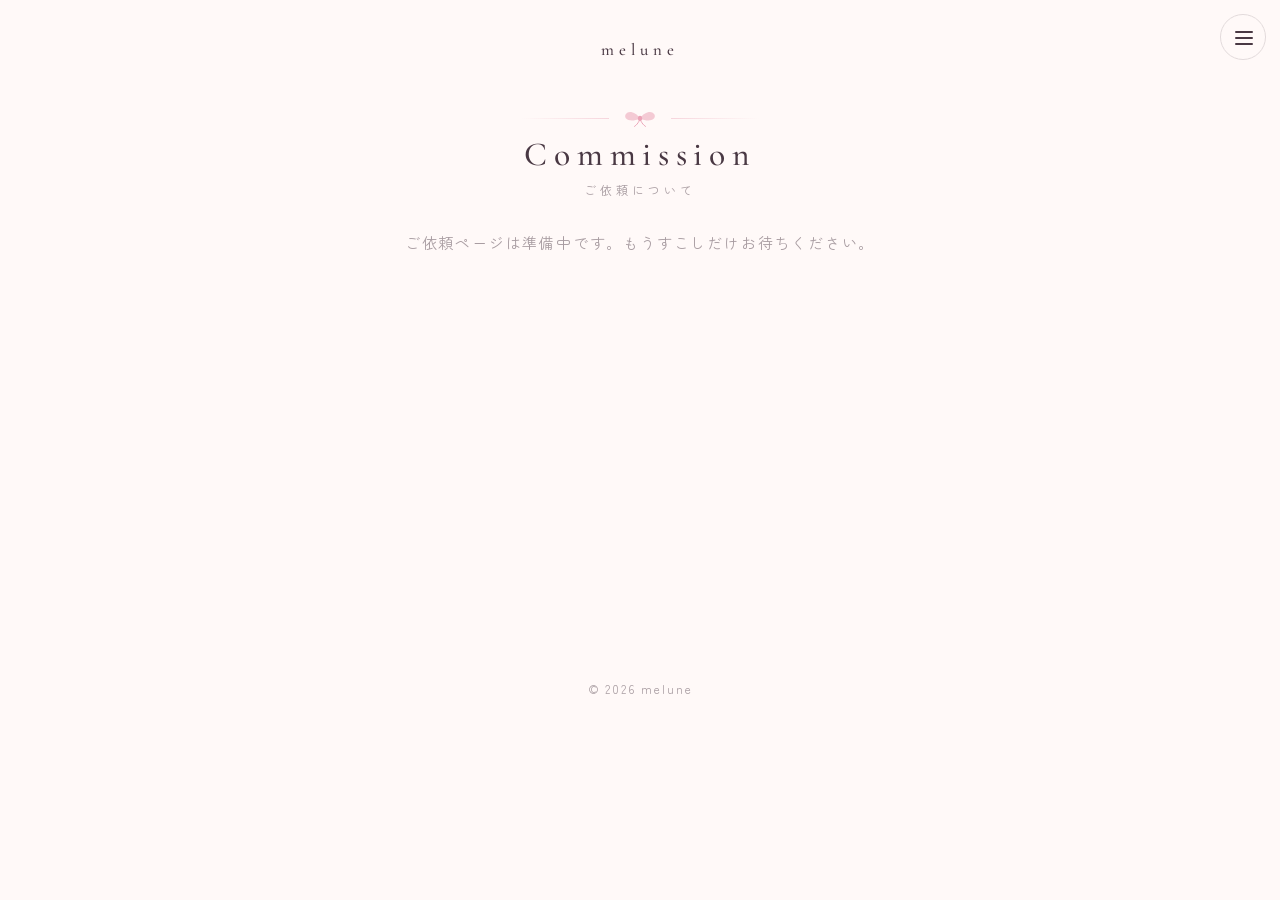
==== commission/index.html @ e5e5d4ea "Add files via upload" ====
<!doctype html>
<html lang="ja">
<head>
<meta charset="utf-8">
<meta name="viewport" content="width=device-width,initial-scale=1">
<title>Commission | melune</title>
<meta name="description" content="melune のイラストのご依頼について。">
<meta name="theme-color" content="#FFF9F8">
<meta name="robots" content="noai, noimageai">
<link rel="icon" href="../favicon.svg" type="image/svg+xml">
<link rel="preconnect" href="https://fonts.googleapis.com">
<link rel="preconnect" href="https://fonts.gstatic.com" crossorigin>
<link rel="stylesheet" href="https://fonts.googleapis.com/css2?family=Zen+Kaku+Gothic+New:wght@300;400;500;700&amp;family=Zen+Maru+Gothic:wght@300;400;500;700&amp;family=Shippori+Mincho:wght@400;500;700&amp;family=Cormorant+Garamond:ital,wght@0,300;0,400;0,500;0,700;1,300;1,400;1,500;1,700&amp;family=Dancing+Script:wght@400;500;700&amp;family=Yomogi&amp;family=DotGothic16&amp;display=swap">
<link rel="stylesheet" href="../assets/style.css">
</head>
<body>
<div id="melune-root" data-page="commission" data-base="../"></div>
<noscript><p style="padding:2em;text-align:center;color:#493843">このページを見るには JavaScript を有効にしてください。</p></noscript>
<script src="../data/site.js"></script>
<script src="../assets/site.js"></script>
</body>
</html>
---- assets/style.css ----
/* melune portfolio — site styles */
html,body{margin:0;padding:0}
body{background:#FFF9F8;color-scheme:light}
img{max-width:100%}
[hidden]{display:none!important}
/* Layout concept: full-bleed hero, round icon overlapping its lower edge, centered profile, two-column natural-ratio gallery. */
.site{
  --ink:#493843;--bg:#FFF9F8;--accent:#EBA4B7;
  --f-head:'Cormorant Garamond','Shippori Mincho','Hiragino Mincho ProN',serif;
  --f-body:'Zen Kaku Gothic New','Hiragino Kaku Gothic ProN','Yu Gothic',sans-serif;
  --fw-body:400;--fw-head:500;--fst:normal;
  --ink-2:color-mix(in srgb,var(--ink) 74%,var(--bg));
  --ink-3:color-mix(in srgb,var(--ink) 48%,var(--bg));
  --tint:color-mix(in srgb,var(--accent) 20%,var(--bg));
  --tint-2:color-mix(in srgb,var(--accent) 42%,var(--bg));
  --line:color-mix(in srgb,var(--ink) 16%,var(--bg));
  --icon:124px;--gap:clamp(8px,1.6vw,20px);
  position:relative;background:var(--bg);color:var(--ink);
  font-family:var(--f-body);font-weight:var(--fw-body);font-style:var(--fst);
  font-size:15px;line-height:1.9;letter-spacing:.04em;min-height:100vh;
  overflow-x:clip;-webkit-text-size-adjust:100%;text-size-adjust:100%;
}
.site *,.site *::before,.site *::after{box-sizing:border-box}
.site [hidden]{display:none!important}
.site h1,.site h2,.site h3,.site p,.site figure,.site ul{margin:0;padding:0}
.site a{color:inherit}
.site button{font:inherit;color:inherit;letter-spacing:inherit}
.site :focus-visible{outline:2px solid var(--accent);outline-offset:3px}
.site .pt{position:absolute;color:var(--accent);pointer-events:none;display:block}
.site .pt svg{width:100%;height:100%;display:block}

.site .hero{display:block;width:100%;line-height:0;position:relative}
.site .hero>img{display:block;width:100%;height:auto}
.site .hero-ph{aspect-ratio:21/9;min-height:190px;width:100%;position:relative;overflow:hidden;
  background:
   radial-gradient(70% 120% at 12% 20%,color-mix(in srgb,var(--accent) 40%,var(--bg)) 0,transparent 62%),
   radial-gradient(60% 110% at 88% 10%,color-mix(in srgb,#C9BAEA 48%,var(--bg)) 0,transparent 60%),
   radial-gradient(80% 90% at 55% 105%,color-mix(in srgb,#BFDDF2 42%,var(--bg)) 0,transparent 64%),
   var(--bg)}
.site .hero-ph .pt{color:#fff}

.site .profile{position:relative;z-index:1;text-align:center;padding:0 clamp(16px,5vw,40px) 8px;margin-top:calc(var(--icon) / -2)}
.site .petals{position:absolute;inset:calc(var(--icon) / 2) 0 0 0;pointer-events:none}
.site .icon-wrap{position:relative}
.site .icon{display:block;margin:0 auto;width:var(--icon);height:var(--icon);border-radius:50%;object-fit:cover;background:var(--tint);
  box-shadow:0 0 0 5px var(--bg),0 12px 32px color-mix(in srgb,var(--accent) 36%,transparent)}
.site .icon-ph{display:flex;align-items:center;justify-content:center;font-family:var(--f-head);font-weight:var(--fw-head);font-size:calc(var(--icon) * .42);color:var(--ink-3);text-transform:uppercase}
.site .name{font-family:var(--f-head);font-weight:var(--fw-head);font-size:clamp(1.8rem,1.2rem + 2.4vw,2.9rem);letter-spacing:.14em;line-height:1.25;margin-top:20px;overflow-wrap:anywhere}
.site .tagline{font-family:var(--f-head);font-weight:var(--fw-head);font-size:clamp(.92rem,.85rem + .3vw,1.08rem);letter-spacing:.2em;color:var(--ink-2);margin-top:8px;text-wrap:balance}
.site .orn{display:flex;align-items:center;justify-content:center;gap:14px;color:var(--accent);margin:20px auto}
.site .orn::before,.site .orn::after{content:"";height:1px;width:clamp(36px,12vw,88px)}
.site .orn::before{background:linear-gradient(90deg,transparent,var(--tint-2))}
.site .orn::after{background:linear-gradient(270deg,transparent,var(--tint-2))}
.site .orn svg{width:34px;height:17px;display:block}
.site .intro{max-width:34em;margin:0 auto;color:var(--ink-2);text-wrap:pretty;overflow-wrap:anywhere}
.site .tags{display:flex;flex-wrap:wrap;justify-content:center;gap:8px;margin-top:22px;list-style:none}
.site .tags li{font-size:12px;line-height:1.6;padding:3px 13px;border-radius:999px;background:var(--tint);color:var(--ink-2);letter-spacing:.08em}
.site .links{display:flex;flex-wrap:wrap;justify-content:center;gap:4px 22px;margin-top:16px}
.site .links a{font-size:13px;letter-spacing:.12em;text-decoration:underline;text-decoration-color:var(--accent);text-decoration-thickness:2px;text-underline-offset:6px}

.site .gallery{max-width:1080px;margin:0 auto;padding:clamp(44px,8vw,76px) clamp(12px,3vw,32px) 0}
.site .g-head{text-align:center}
.site .g-head .orn{margin:0 auto 6px}
.site .g-en{font-family:var(--f-head);font-weight:var(--fw-head);font-size:clamp(1.5rem,1.2rem + 1.2vw,2.1rem);letter-spacing:.2em;line-height:1.3}
.site .g-ja{font-size:12px;letter-spacing:.34em;color:var(--ink-3);margin-top:2px}
.site .filters{display:flex;flex-direction:column;align-items:center;gap:10px;margin:26px 0 clamp(18px,3vw,30px)}
.site .f-group{display:flex;flex-wrap:wrap;justify-content:center;align-items:center;gap:8px}
.site .f-label{font-size:11px;letter-spacing:.24em;color:var(--ink-3);margin-right:6px}
.site .f-main{display:flex;flex-wrap:wrap;justify-content:center;align-items:center;gap:8px}
.site .chip.more{display:inline-flex;align-items:center;gap:6px;border-style:dashed}
.site .chip.more .plus{display:inline-block;font-size:17px;line-height:1;transition:transform .25s}
.site .chip.more.is-open{background:var(--tint)}
.site .chip.more.is-open .plus{transform:rotate(45deg)}
.site .f-count{display:inline-flex;align-items:center;justify-content:center;min-width:18px;height:18px;padding:0 5px;border-radius:999px;background:var(--accent);color:var(--ink);font-size:11px;line-height:1}
.site .f-more{display:flex;flex-direction:column;align-items:center;gap:12px;width:100%;max-width:640px;padding:16px clamp(12px,3vw,24px);border-radius:20px;background:var(--tint)}
.site .f-more .chip{background:var(--bg)}
.site .f-more .chip:hover{background:var(--tint-2)}
.site .f-more .chip.is-on{background:var(--tint-2);border-color:transparent}
.site .f-clear{border:0;background:none;padding:2px 6px;cursor:pointer;font-size:12px;color:var(--ink-3);text-decoration:underline;text-underline-offset:4px;letter-spacing:.1em}
.site .chip{font-size:13px;letter-spacing:.12em;padding:5px 18px;border-radius:999px;border:1px solid var(--line);background:transparent;color:var(--ink-2);cursor:pointer;transition:background-color .2s,color .2s,border-color .2s}
.site .chip:hover{background:var(--tint)}
.site .chip.is-on{background:var(--tint-2);border-color:transparent;color:var(--ink)}
.site .cols{display:flex;gap:var(--gap);align-items:flex-start}
.site .col{flex:1 1 0;min-width:0;display:flex;flex-direction:column;gap:var(--gap)}
.site .work{display:block;position:relative;width:100%;margin:0;padding:0;border:0;background:none;line-height:0;cursor:zoom-in;text-align:left}
.site .work>img{display:block;width:100%;height:auto;transition:filter .25s}
.site .work .cap{position:absolute;left:0;right:0;bottom:0;padding:34px 14px 11px;line-height:1.5;font-family:var(--f-head);font-weight:var(--fw-head);font-size:.9rem;letter-spacing:.1em;color:#fff;
  background:linear-gradient(to top,color-mix(in srgb,var(--ink) 62%,transparent),transparent);opacity:0;transition:opacity .25s;pointer-events:none}
@media (hover:hover){.site .work:hover>img{filter:brightness(1.03) saturate(1.04)}.site .work:hover .cap,.site .work:focus-visible .cap{opacity:1}}
.site .ph{width:100%;position:relative;overflow:hidden;
  background:radial-gradient(90% 90% at 20% 15%,color-mix(in srgb,var(--accent) 30%,var(--bg)),transparent 70%),radial-gradient(90% 90% at 90% 100%,color-mix(in srgb,#C9BAEA 38%,var(--bg)),transparent 70%),var(--tint)}
.site .ph .pt{left:50%;top:50%;width:26px;height:26px;margin:-13px 0 0 -13px;color:#fff;opacity:.85}
.site .empty{text-align:center;color:var(--ink-3);margin-top:28px;letter-spacing:.12em}

.site .cta{max-width:660px;margin:clamp(56px,9vw,92px) auto 0;padding:0 clamp(16px,5vw,32px);text-align:center}
.site .cta-card{background:var(--tint);border-radius:28px;padding:clamp(28px,6vw,44px) clamp(20px,5vw,44px)}
.site .cta-en{font-family:var(--f-head);font-weight:var(--fw-head);font-size:clamp(1.3rem,1.1rem + .8vw,1.7rem);letter-spacing:.2em}
.site .cta-body{margin-top:10px;color:var(--ink-2);text-wrap:pretty;white-space:pre-line}
.site .btn{display:inline-block;margin-top:22px;padding:11px 32px;border-radius:999px;background:var(--accent);color:var(--ink);text-decoration:none;letter-spacing:.14em;font-size:14px;transition:transform .2s,box-shadow .2s}
.site .btn:hover{transform:translateY(-2px);box-shadow:0 10px 24px color-mix(in srgb,var(--accent) 45%,transparent)}
.site .foot{padding:clamp(48px,8vw,72px) 16px 40px;text-align:center;font-size:12px;color:var(--ink-3);letter-spacing:.16em}
.site .copy{user-select:none;-webkit-user-select:none}

.site .modal{position:fixed;inset:0;z-index:50;display:flex;align-items:center;justify-content:center;padding:clamp(8px,2vw,24px)}
.site .m-back{position:absolute;inset:0;background:color-mix(in srgb,var(--bg) 84%,transparent);-webkit-backdrop-filter:blur(14px);backdrop-filter:blur(14px)}
.site .m-card{position:relative;max-width:min(1000px,100%);max-height:100%;overflow:auto;background:var(--bg);border-radius:20px;padding:clamp(10px,2vw,18px) clamp(10px,2vw,18px) clamp(16px,3vw,26px);
  box-shadow:0 24px 70px color-mix(in srgb,var(--ink) 22%,transparent)}
.site .m-img{display:flex;justify-content:center;line-height:0}
.site .m-img img{display:block;max-width:100%;max-height:calc(100vh - 220px);width:auto;height:auto}
.site .m-cap{text-align:center;padding:16px 8px 0;max-width:42em;margin:0 auto}
.site .m-meta{display:flex;flex-wrap:wrap;justify-content:center;gap:6px}
.site .m-cat{display:inline-block;font-size:11px;letter-spacing:.14em;padding:1px 12px;border-radius:999px;background:var(--tint);color:var(--ink-2)}
.site .m-title{font-family:var(--f-head);font-weight:var(--fw-head);font-size:clamp(1.1rem,1rem + .6vw,1.4rem);letter-spacing:.12em;line-height:1.5;margin-top:8px;overflow-wrap:anywhere}
.site .m-desc{margin-top:8px;color:var(--ink-2);white-space:pre-line;text-wrap:pretty;overflow-wrap:anywhere}
.site .m-x,.site .m-nav{position:absolute;display:flex;align-items:center;justify-content:center;width:40px;height:40px;border-radius:50%;border:0;padding:0;cursor:pointer;
  background:color-mix(in srgb,var(--bg) 88%,transparent);color:var(--ink);font-size:22px;line-height:1;box-shadow:0 4px 16px color-mix(in srgb,var(--ink) 16%,transparent);transition:background-color .2s}
.site .m-x:hover,.site .m-nav:hover{background:var(--tint-2)}
.site .m-x{top:10px;right:10px;z-index:2}
.site .m-nav{top:50%;margin-top:-20px;z-index:2}
.site .m-nav.prev{left:clamp(6px,2vw,22px)}
.site .m-nav.next{right:clamp(6px,2vw,22px)}

@media (max-width:640px){
  .site{--icon:88px;font-size:14px;line-height:1.85}
  .site .name{letter-spacing:.1em;margin-top:16px}
  .site .tagline{letter-spacing:.14em}
  .site .petals .pt:nth-child(n+4){display:none}
  .site .hero-ph{aspect-ratio:16/9}
  .site .chip{font-size:12px;padding:4px 14px}
  .site .f-label{width:100%;text-align:center;margin:0}
  .site .m-x,.site .m-nav{width:36px;height:36px;font-size:20px}
  .site .m-img img{max-height:calc(100vh - 200px)}
  .site .m-card{border-radius:16px}
}
@media (prefers-reduced-motion:reduce){.site *{transition:none!important}}

/* image protection (optional) */
.site.nosave img{-webkit-user-drag:none;-webkit-touch-callout:none;-webkit-user-select:none;user-select:none}
.site.nosave .work>img,.site.nosave .m-img img,.site.nosave .hero>img,.site.nosave .icon{pointer-events:none}

/* hamburger menu */
.site .mb{position:fixed;top:14px;right:14px;z-index:40;width:46px;height:46px;padding:0;border-radius:50%;border:1px solid var(--line);background:color-mix(in srgb,var(--bg) 80%,transparent);-webkit-backdrop-filter:blur(8px);backdrop-filter:blur(8px);color:var(--ink);cursor:pointer;display:block;transition:background .2s,border-color .2s,transform .2s}
.site .mb:hover{background:var(--tint);border-color:var(--tint-2)}
.site .mb:focus-visible,.site .mn-i:focus-visible{outline:2px solid var(--accent);outline-offset:3px}
.site .mb-l{position:absolute;left:14px;width:18px;height:1.5px;border-radius:2px;background:currentColor;transition:transform .28s,opacity .2s,top .28s}
.site .mb-l:nth-child(1){top:16px}.site .mb-l:nth-child(2){top:22px}.site .mb-l:nth-child(3){top:28px}
.site .mb.is-open .mb-l:nth-child(1){top:22px;transform:rotate(45deg)}
.site .mb.is-open .mb-l:nth-child(2){opacity:0}
.site .mb.is-open .mb-l:nth-child(3){top:22px;transform:rotate(-45deg)}
.site .mn{position:fixed;inset:0;z-index:39;display:flex;align-items:center;justify-content:center;opacity:0;transition:opacity .24s}
.site .mn.is-show{opacity:1}
.site .mn-back{position:absolute;inset:0;background:color-mix(in srgb,var(--bg) 95%,transparent);-webkit-backdrop-filter:blur(12px);backdrop-filter:blur(12px)}
.site .mn-in{position:relative;text-align:center;padding:24px}
.site .mn-in .orn{margin:0 auto 22px}
.site .mn-list{list-style:none;display:flex;flex-direction:column;gap:clamp(14px,3.4vw,22px);align-items:center}
.site .mn-i{display:inline-block;font-family:var(--f-head);font-weight:var(--fw-head);font-size:clamp(1.5rem,1.1rem + 2vw,2.1rem);letter-spacing:.24em;text-indent:.24em;text-decoration:none;color:var(--ink);padding:4px 6px;border-bottom:1px solid transparent;transition:border-color .2s,color .2s,transform .3s,opacity .3s;opacity:0;transform:translateY(8px)}
.site .mn.is-show .mn-i{opacity:1;transform:none}
.site .mn.is-show li:nth-child(2) .mn-i{transition-delay:.04s}.site .mn.is-show li:nth-child(3) .mn-i{transition-delay:.08s}
.site a.mn-i:hover{border-bottom-color:var(--accent)}
.site .mn-i.is-soon{opacity:.5!important;cursor:default}
.site .mn-i small{display:block;font-family:var(--f-body);font-size:.7rem;letter-spacing:.12em;text-indent:0;margin-top:-2px}
@media (max-width:600px){.site .mb{top:10px;right:10px;width:42px;height:42px}.site .mb-l{left:12px}.site .mb-l:nth-child(1){top:14px}.site .mb-l:nth-child(2){top:20px}.site .mb-l:nth-child(3){top:26px}.site .mb.is-open .mb-l:nth-child(1),.site .mb.is-open .mb-l:nth-child(3){top:20px}}
html{scroll-behavior:auto}

/* top page strip + gallery page */
.site{--strip-h:clamp(150px,19vw,210px)}
.site .strip{display:flex;gap:var(--gap);overflow-x:auto;scroll-snap-type:x proximity;padding:2px 2px 10px;scrollbar-width:thin;scrollbar-color:var(--tint-2) transparent;-webkit-overflow-scrolling:touch}
.site .strip::before,.site .strip::after{content:'';margin:auto}
.site .strip .work{flex:0 0 auto;width:auto;scroll-snap-align:start}
.site .strip .work>img{height:var(--strip-h);width:auto;max-width:none}
.site .strip .ph{flex:0 0 auto;width:auto;height:var(--strip-h)}
@media (min-width:720px){
  .site{--strip-h:clamp(200px,24vw,300px)}
  .site .strip{overflow:visible;justify-content:center;padding:0}
  .site .strip::before,.site .strip::after{display:none}
  .site .strip .work,.site .strip .ph{flex:var(--r,.75) 1 0;min-width:0;width:auto;max-width:calc(var(--r,.75) * var(--strip-h))}
  .site .strip .work>img{width:100%;height:auto;max-width:100%}
  .site .strip .ph{height:auto}
}
.site .more-wrap{text-align:center;margin-top:clamp(14px,3vw,22px)}
.site .more-wrap .btn{margin-top:0}
.site .gh{text-align:center;padding:clamp(22px,4vw,34px) 64px 0}
.site .gh-name{font-family:var(--f-head);font-weight:var(--fw-head);font-size:1.05rem;letter-spacing:.3em;text-indent:.3em;text-decoration:none;color:var(--ink)}
.site .gp{padding-top:clamp(28px,5vw,44px);min-height:60vh}
.site .search{position:relative;max-width:420px;margin:22px auto 0}
.site .s-in{display:block;width:100%;font:inherit;font-size:14px;letter-spacing:.06em;color:var(--ink);background:color-mix(in srgb,var(--bg) 60%,#fff);border:1px solid var(--line);border-radius:999px;padding:10px 40px 10px 42px;outline:none;transition:border-color .2s,box-shadow .2s;-webkit-appearance:none;appearance:none}
.site .s-in::placeholder{color:var(--ink-3)}
.site .s-in:focus{border-color:var(--accent);box-shadow:0 0 0 3px color-mix(in srgb,var(--accent) 28%,transparent)}
.site .s-in::-webkit-search-cancel-button,.site .s-in::-webkit-search-decoration{-webkit-appearance:none;display:none}
.site .s-ico{position:absolute;left:16px;top:50%;width:16px;height:16px;margin-top:-8px;color:var(--ink-3);pointer-events:none}
.site .s-x{position:absolute;right:8px;top:50%;margin-top:-14px;width:28px;height:28px;padding:0;border:0;border-radius:50%;background:none;color:var(--ink-3);cursor:pointer;font-size:18px;line-height:1}
.site .s-x:hover{background:var(--tint)}
.site .f-result{text-align:right;font-size:12px;letter-spacing:.12em;color:var(--ink-3);margin:-6px 2px 10px}
.site .m-no{font-size:11px;letter-spacing:.2em;color:var(--ink-3);margin-bottom:6px}
.site .work .cap .no{display:block;font-family:var(--f-body);font-size:.66rem;letter-spacing:.18em;opacity:.92}
@media (max-width:600px){.site .s-in{font-size:16px}}
.site .strip{margin-top:26px}

/* commission page */
.site .cm{max-width:760px}
.site .cm-intro{max-width:34em;margin:22px auto 0;text-align:center;color:var(--ink-2);white-space:pre-line;text-wrap:pretty;overflow-wrap:anywhere}
.site .cm-sec{margin-top:clamp(36px,7vw,56px)}
.site .g-en.sm{font-size:clamp(1.2rem,1.05rem + .6vw,1.5rem)}
.site .cm-plans{display:flex;flex-direction:column;gap:clamp(16px,3vw,24px);margin-top:20px}
.site .cm-plan{background:var(--tint);border-radius:28px;padding:clamp(18px,5vw,34px);display:flex;flex-direction:column;gap:16px}
.site .cm-ph{display:flex;flex-wrap:wrap;align-items:baseline;justify-content:space-between;gap:6px 16px}
.site .cm-pn{font-family:var(--f-head);font-weight:var(--fw-head);font-size:clamp(1.15rem,1rem + .6vw,1.45rem);letter-spacing:.14em;line-height:1.5}
.site .cm-price{font-size:15px;letter-spacing:.1em;background:var(--accent);color:var(--ink);padding:2px 16px;border-radius:999px;line-height:1.8}
.site .cm-desc,.site .cm-body{white-space:pre-line;color:var(--ink-2);text-wrap:pretty;overflow-wrap:anywhere}
.site .cm-imgs{display:grid;grid-template-columns:repeat(2,minmax(0,1fr));gap:var(--gap);align-items:start}
.site .cm-imgs.one{grid-template-columns:minmax(0,1fr);max-width:620px;margin:0 auto;width:100%}
.site .cm-plan.is-image .cm-imgs.one{max-width:none}
.site .cm-imgs .work .cap{display:none}
.site .cm-block{margin-top:clamp(36px,7vw,56px)}
.site .cm-h{font-family:var(--f-head);font-weight:var(--fw-head);font-size:clamp(1.15rem,1rem + .6vw,1.4rem);letter-spacing:.14em;line-height:1.5;padding-bottom:8px;border-bottom:2px solid var(--accent);margin-bottom:14px}
.site .cm-block .cm-imgs{margin-top:16px}
.site .cm-apply{margin-top:clamp(36px,7vw,56px)}
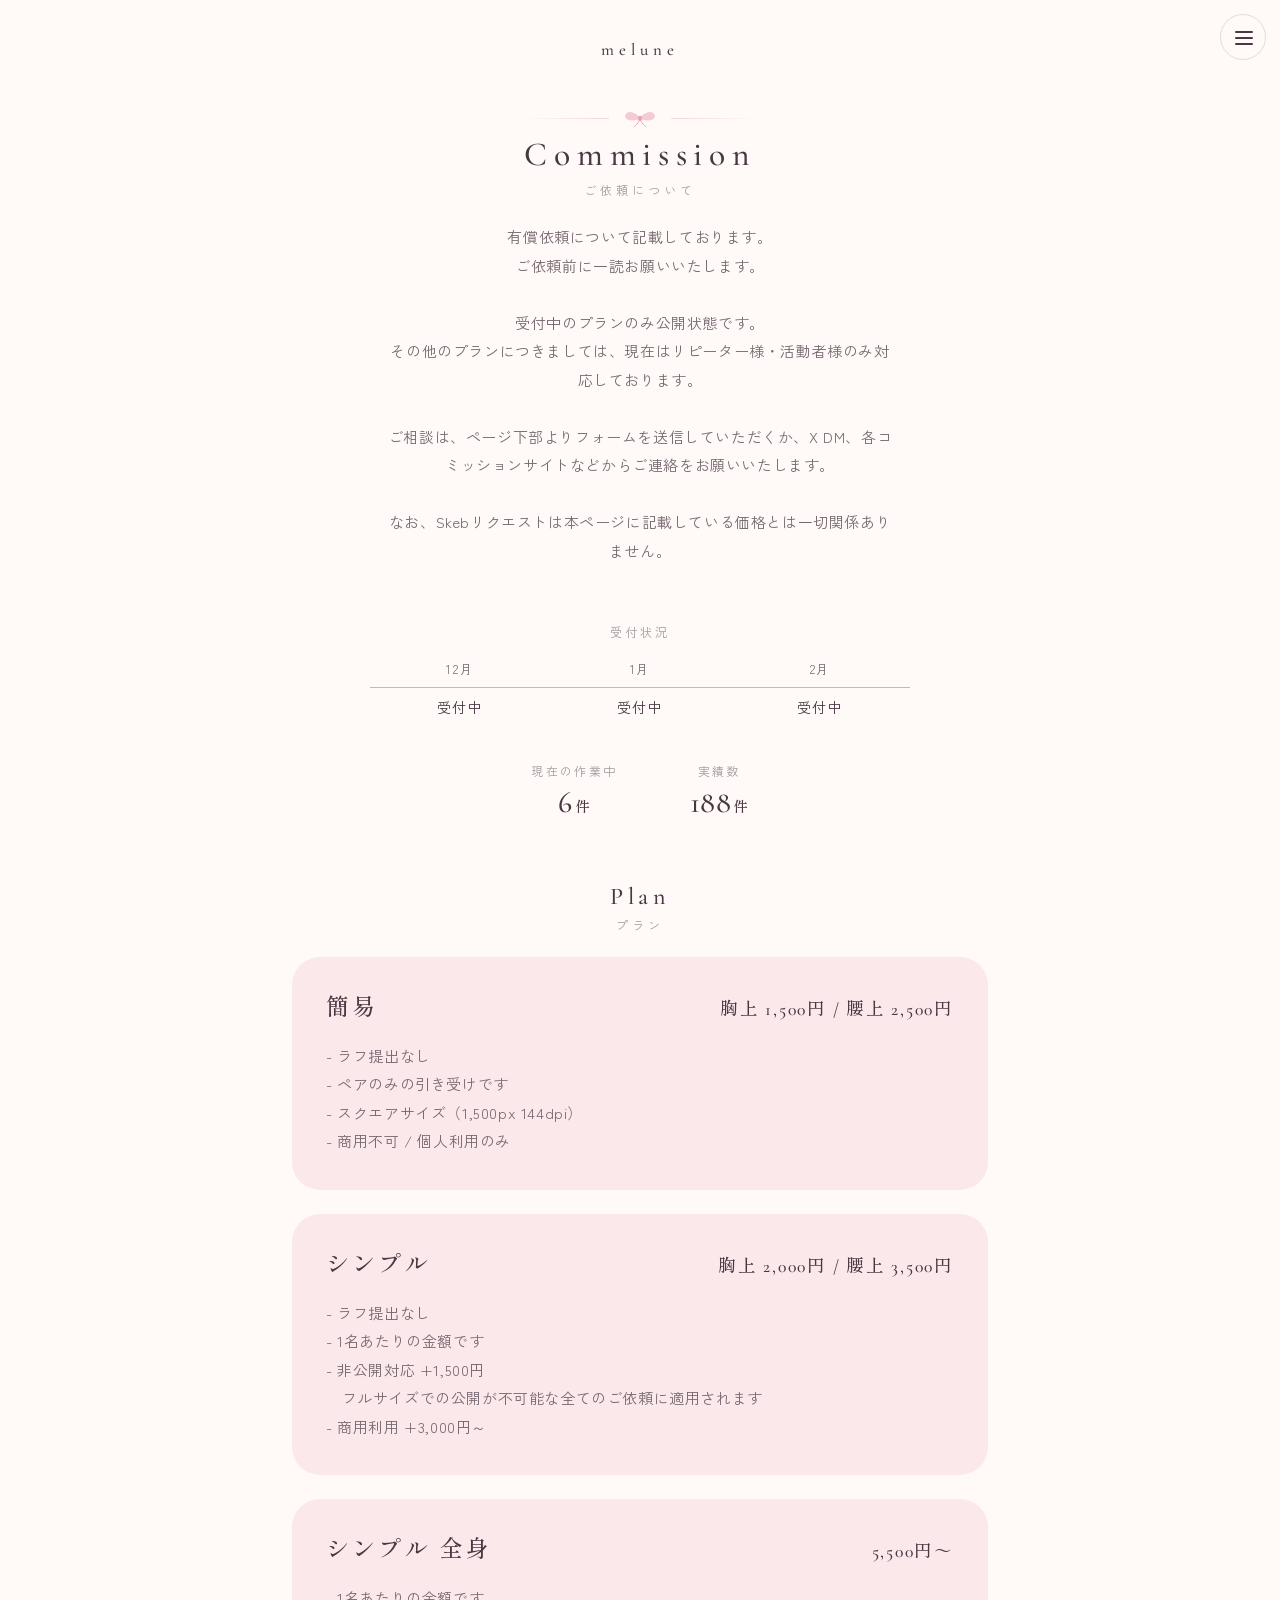
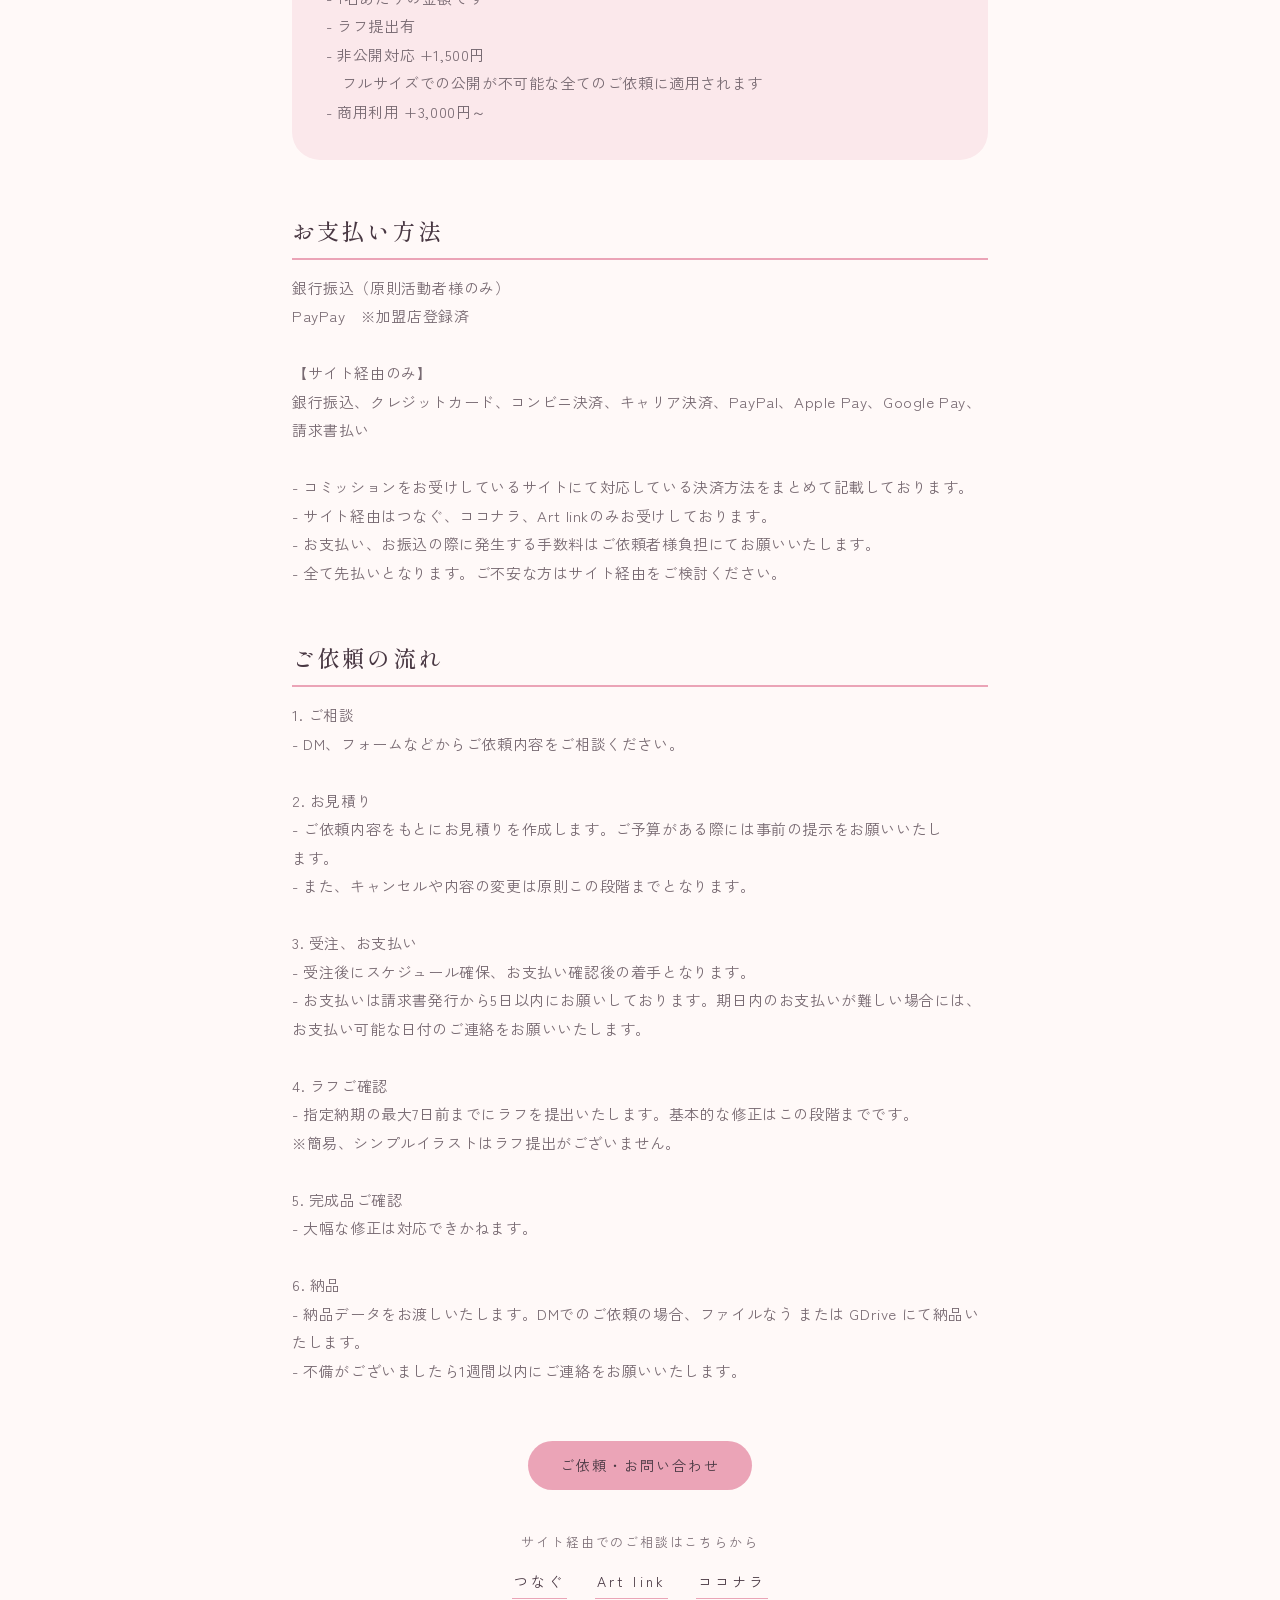
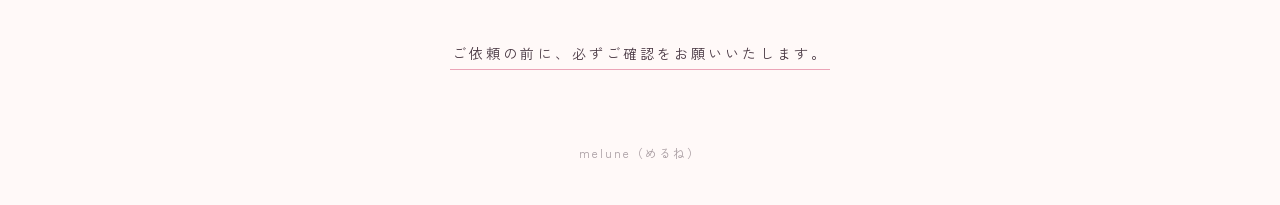
==== commit 1a2e7c92: "Add favicon and apple-touch-icon links Added favicon and apple-touch-icon links to the head section." ====
--- a/commission/index.html
+++ b/commission/index.html
@@ -7,7 +7,8 @@
 <meta name="description" content="melune のイラストのご依頼について。">
 <meta name="theme-color" content="#FFF9F8">
 <meta name="robots" content="noai, noimageai">
-<link rel="icon" href="../favicon.svg" type="image/svg+xml">
+<link rel="icon" href="../favicon.png" type="image/png" sizes="256x256">
+<link rel="apple-touch-icon" href="../apple-touch-icon.png">
 <link rel="preconnect" href="https://fonts.googleapis.com">
 <link rel="preconnect" href="https://fonts.gstatic.com" crossorigin>
 <link rel="stylesheet" href="https://fonts.googleapis.com/css2?family=Zen+Kaku+Gothic+New:wght@300;400;500;700&amp;family=Zen+Maru+Gothic:wght@300;400;500;700&amp;family=Shippori+Mincho:wght@400;500;700&amp;family=Cormorant+Garamond:ital,wght@0,300;0,400;0,500;0,700;1,300;1,400;1,500;1,700&amp;family=Dancing+Script:wght@400;500;700&amp;family=Yomogi&amp;family=DotGothic16&amp;display=swap">
--- a/assets/style.css
+++ b/assets/style.css
@@ -1,4 +1,3 @@
-/* melune portfolio — site styles */
 html,body{margin:0;padding:0}
 body{background:#FFF9F8;color-scheme:light}
 img{max-width:100%}
@@ -205,7 +204,7 @@
 .site .cm-plan{background:var(--tint);border-radius:28px;padding:clamp(18px,5vw,34px);display:flex;flex-direction:column;gap:16px}
 .site .cm-ph{display:flex;flex-wrap:wrap;align-items:baseline;justify-content:space-between;gap:6px 16px}
 .site .cm-pn{font-family:var(--f-head);font-weight:var(--fw-head);font-size:clamp(1.15rem,1rem + .6vw,1.45rem);letter-spacing:.14em;line-height:1.5}
-.site .cm-price{font-size:15px;letter-spacing:.1em;background:var(--accent);color:var(--ink);padding:2px 16px;border-radius:999px;line-height:1.8}
+.site .cm-price{font-family:var(--f-head);font-weight:var(--fw-head);font-size:1.1rem;letter-spacing:.1em;color:var(--ink);line-height:1.5}
 .site .cm-desc,.site .cm-body{white-space:pre-line;color:var(--ink-2);text-wrap:pretty;overflow-wrap:anywhere}
 .site .cm-imgs{display:grid;grid-template-columns:repeat(2,minmax(0,1fr));gap:var(--gap);align-items:start}
 .site .cm-imgs.one{grid-template-columns:minmax(0,1fr);max-width:620px;margin:0 auto;width:100%}
@@ -215,3 +214,75 @@
 .site .cm-h{font-family:var(--f-head);font-weight:var(--fw-head);font-size:clamp(1.15rem,1rem + .6vw,1.4rem);letter-spacing:.14em;line-height:1.5;padding-bottom:8px;border-bottom:2px solid var(--accent);margin-bottom:14px}
 .site .cm-block .cm-imgs{margin-top:16px}
 .site .cm-apply{margin-top:clamp(36px,7vw,56px)}
+
+/* variants (multiple images per work) */
+.site .vb{position:absolute;top:8px;right:8px;display:inline-flex;align-items:center;gap:4px;font-family:var(--f-body);font-size:11px;letter-spacing:.06em;line-height:1.6;padding:1px 9px 1px 7px;border-radius:999px;background:color-mix(in srgb,var(--bg) 82%,transparent);color:var(--ink);pointer-events:none}
+.site .m-vars{display:flex;flex-wrap:wrap;justify-content:center;gap:8px;padding:12px 8px 0}
+.site .m-var{width:54px;height:54px;padding:0;border:2px solid transparent;border-radius:10px;overflow:hidden;background:var(--tint);cursor:pointer;line-height:0;opacity:.68;transition:opacity .2s,border-color .2s}
+.site .m-var:hover{opacity:1}
+.site .m-var.is-on{border-color:var(--accent);opacity:1}
+.site .m-var img{display:block;width:100%;height:100%;object-fit:cover}
+.site .m-card.has-vars .m-img img{max-height:calc(100vh - 300px)}
+.site.nosave .m-var img{pointer-events:none}
+@media (max-width:600px){.site .m-card.has-vars .m-img img{max-height:calc(100vh - 280px)}.site .m-var{width:46px;height:46px}}
+
+/* top page: arrow at the end of the strip */
+.site .strip-next{flex:0 0 auto;align-self:center;display:grid;place-items:center;width:46px;height:46px;border-radius:50%;border:1px solid var(--line);background:color-mix(in srgb,var(--bg) 80%,transparent);color:var(--ink);text-decoration:none;transition:background .2s,border-color .2s,transform .2s;margin:0 4px 0 2px}
+.site .strip-next:hover{background:var(--tint);border-color:var(--tint-2);transform:translateX(3px)}
+.site .strip-next:focus-visible{outline:2px solid var(--accent);outline-offset:3px}
+
+/* schedule / status / form */
+.sr-only{position:absolute!important;width:1px;height:1px;padding:0;margin:-1px;overflow:hidden;clip:rect(0,0,0,0);white-space:nowrap;border:0}
+.site .cta-more{margin-top:20px}
+.site .tlink{display:inline-flex;align-items:center;gap:6px;font-size:14px;letter-spacing:.22em;text-decoration:none;color:var(--ink);padding:0 2px 3px;border-bottom:1px solid var(--accent);transition:gap .2s,border-color .2s}
+.site .tlink:hover{gap:11px;border-bottom-color:var(--ink)}
+.site .tlink:focus-visible{outline:2px solid var(--accent);outline-offset:4px}
+.site .tlink svg{width:13px;height:13px;flex:none}
+.site .sc{margin-top:22px}
+.site .sc-l{font-size:12px;letter-spacing:.24em;color:var(--ink-3);margin-bottom:8px}
+.site .sc-t{border-collapse:collapse;table-layout:fixed;width:min(100%,380px);margin:0 auto}
+.site .sc-t th{font-weight:var(--fw-body);font-size:12px;letter-spacing:.14em;color:var(--ink-2);padding:6px 6px;border-bottom:1px solid color-mix(in srgb,var(--ink) 18%,transparent)}
+.site .sc-t td{text-align:center;padding:10px 4px 2px;font-family:var(--f-head);font-size:1.35rem;line-height:1.4}
+.site .sc-t.words{width:min(100%,540px)}
+.site .sc-t.words td{font-family:var(--f-body);font-size:14px;letter-spacing:.08em}
+.site .sc-t td[data-m="x"]{color:var(--ink-3)}
+.site .sc-none{color:var(--ink-3)}
+.site .cm-sched{text-align:center}
+.site .cm-sched .sc{margin-top:0}
+.site .cm-stats{display:flex;justify-content:center;gap:clamp(28px,9vw,72px);margin-top:clamp(28px,6vw,40px)}
+.site .cm-stat{text-align:center}
+.site .cm-sl{display:block;font-size:12px;letter-spacing:.2em;color:var(--ink-3)}
+.site .cm-sn{display:block;font-family:var(--f-head);font-weight:var(--fw-head);font-size:1.9rem;line-height:1.4}
+.site .cm-sn b{font-weight:inherit}
+.site .cm-sn small{font-size:.9rem;letter-spacing:.1em;margin-left:2px}
+.site .cm-pr{display:flex;flex-direction:column;align-items:flex-end}
+.site .cm-busy{font-size:12px;letter-spacing:.1em;color:var(--ink-3)}
+.site button.btn{border:0;cursor:pointer;font-size:14px}
+.site .fm{position:fixed;inset:0;z-index:60;display:flex;align-items:center;justify-content:center;padding:clamp(8px,2vw,24px)}
+.site .fm-back{position:absolute;inset:0;background:color-mix(in srgb,var(--ink) 42%,transparent);-webkit-backdrop-filter:blur(4px);backdrop-filter:blur(4px)}
+.site .fm-card{position:relative;width:min(560px,100%);max-height:100%;overflow:auto;background:var(--bg);border-radius:22px;padding:clamp(22px,5vw,36px)}
+.site .fm-x{top:10px;right:10px}
+.site .fm-h{font-family:var(--f-head);font-weight:var(--fw-head);font-size:clamp(1.2rem,1.05rem + .6vw,1.5rem);letter-spacing:.14em;text-align:center}
+.site .fm-note{text-align:center;color:var(--ink-2);font-size:13px;margin-top:6px;text-wrap:pretty}
+.site .fm-form{margin-top:20px;display:flex;flex-direction:column;gap:14px}
+.site .fm-f{display:flex;flex-direction:column;gap:5px}
+.site .fm-l{font-size:12px;letter-spacing:.1em;color:var(--ink-2)}
+.site .fm-l em{font-style:normal;font-size:11px;color:var(--ink-3);margin-left:8px}
+.site .fm-f input,.site .fm-f select,.site .fm-f textarea{display:block;width:100%;font:inherit;font-size:15px;color:var(--ink);background:color-mix(in srgb,var(--bg) 55%,#fff);border:1px solid var(--line);border-radius:12px;padding:10px 12px;outline:none;transition:border-color .2s,box-shadow .2s}
+.site .fm-f textarea{resize:vertical;line-height:1.7}
+.site .fm-f input:focus,.site .fm-f select:focus,.site .fm-f textarea:focus{border-color:var(--accent);box-shadow:0 0 0 3px color-mix(in srgb,var(--accent) 28%,transparent)}
+.site .fm-chk{display:flex;gap:10px;align-items:flex-start;font-size:13px;color:var(--ink-2);cursor:pointer}
+.site .fm-chk input{margin-top:5px;accent-color:var(--accent)}
+.site .fm-hp{position:absolute!important;left:-9999px;width:1px;height:1px;opacity:0}
+.site .fm-msg{font-size:13px;text-align:center;color:var(--ink-2);text-wrap:pretty}
+.site .fm-msg.err{color:#b4415a}
+.site .fm-actions{text-align:center}
+.site .fm-actions .btn{margin-top:2px}
+.site .fm-send:disabled{opacity:.6;cursor:default}
+.site .fm-done{text-align:center;padding:16px 0 4px}
+.site .fm-done p{color:var(--ink-2);text-wrap:pretty}
+@media (max-width:600px){.site .fm-f input,.site .fm-f select,.site .fm-f textarea{font-size:16px}}
+
+.site .cm-sites{margin-top:clamp(28px,5vw,40px);text-align:center}.site .cm-sl2{font-size:13px;letter-spacing:.14em;opacity:.7;margin:0 0 14px}.site .cm-sk{display:flex;flex-wrap:wrap;justify-content:center;gap:14px 28px;margin:0}
+
+.site .cm-gl{text-align:center;margin:clamp(28px,5vw,40px) 0 0}
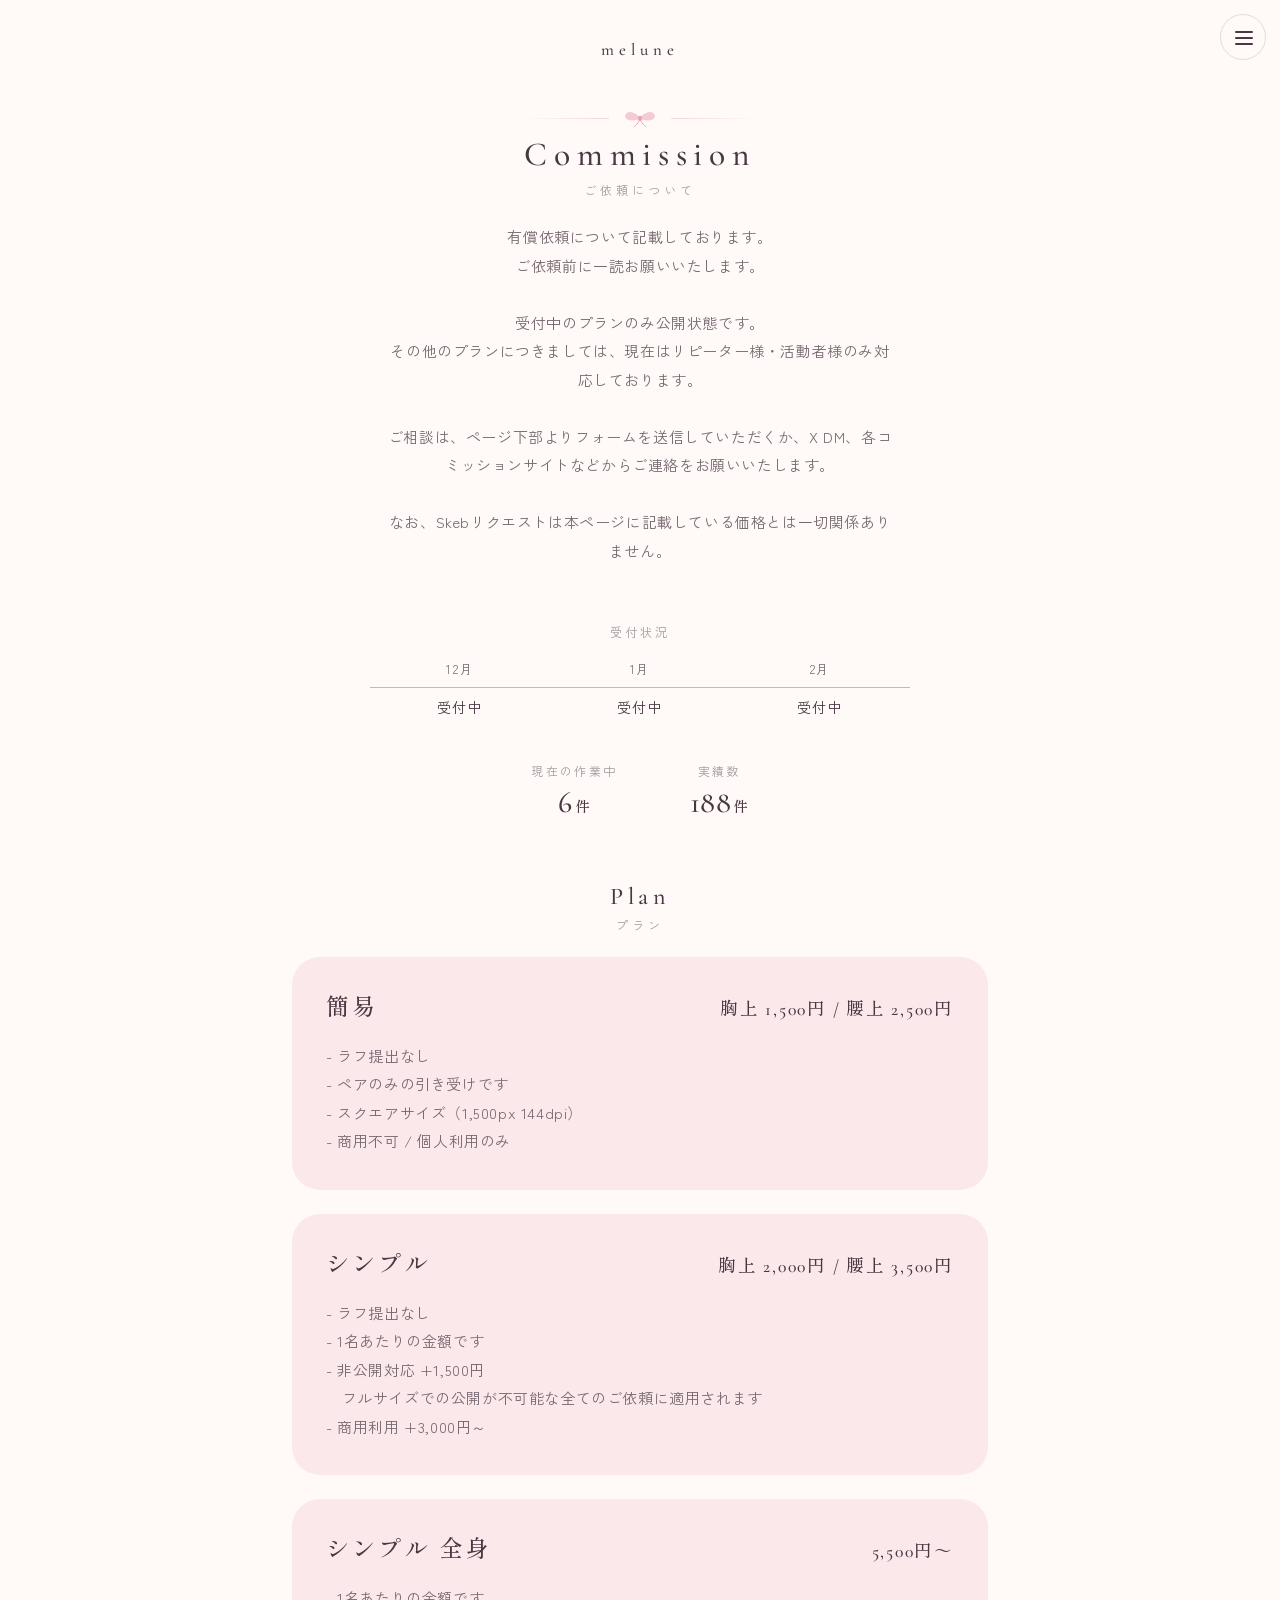
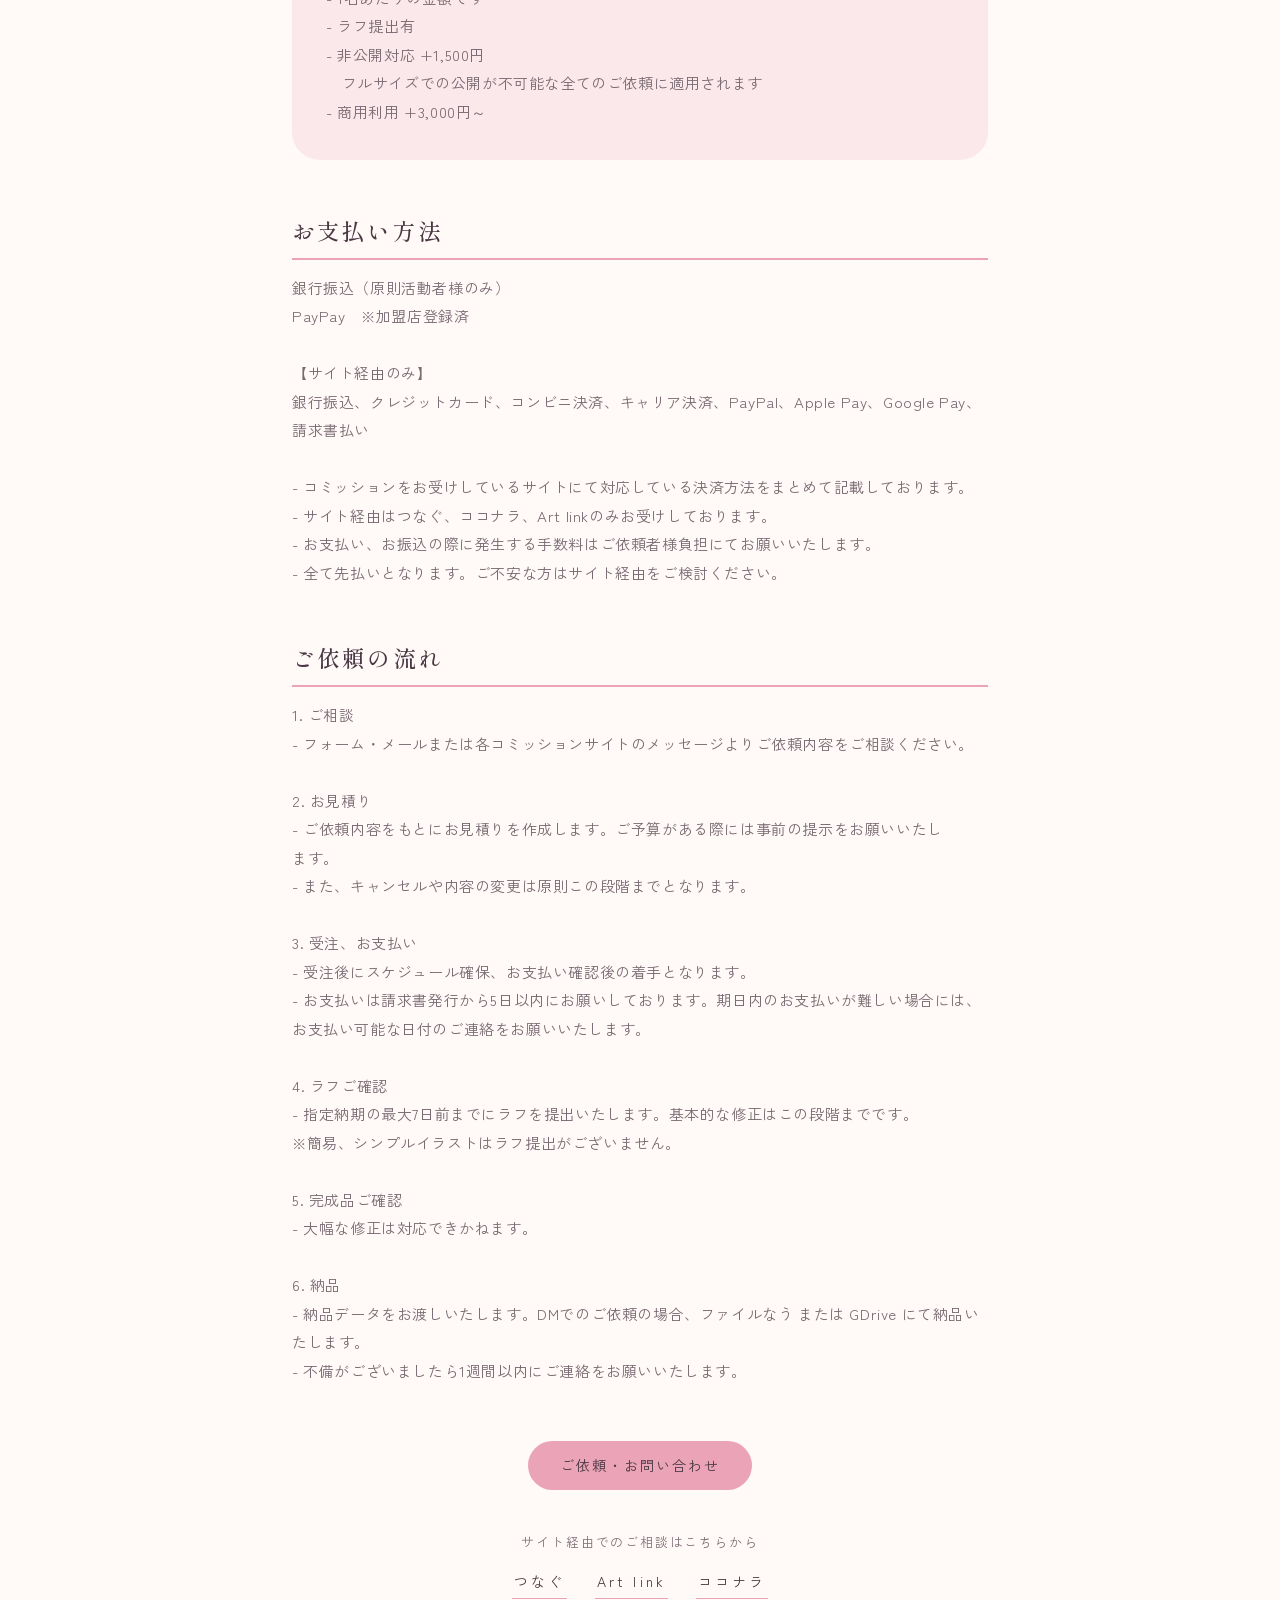
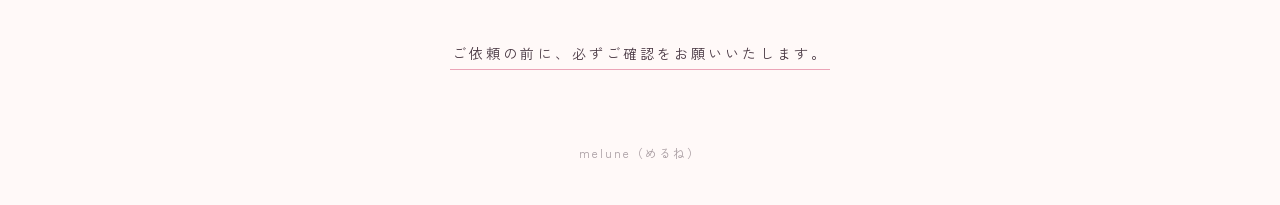
==== commit 1f3d49e2: "Update index.html" ====
--- a/commission/index.html
+++ b/commission/index.html
@@ -7,8 +7,7 @@
 <meta name="description" content="melune のイラストのご依頼について。">
 <meta name="theme-color" content="#FFF9F8">
 <meta name="robots" content="noai, noimageai">
-<link rel="icon" href="../favicon.png" type="image/png" sizes="256x256">
-<link rel="apple-touch-icon" href="../apple-touch-icon.png">
+<link rel="icon" type="image/png" href="[data-uri]">
 <link rel="preconnect" href="https://fonts.googleapis.com">
 <link rel="preconnect" href="https://fonts.gstatic.com" crossorigin>
 <link rel="stylesheet" href="https://fonts.googleapis.com/css2?family=Zen+Kaku+Gothic+New:wght@300;400;500;700&amp;family=Zen+Maru+Gothic:wght@300;400;500;700&amp;family=Shippori+Mincho:wght@400;500;700&amp;family=Cormorant+Garamond:ital,wght@0,300;0,400;0,500;0,700;1,300;1,400;1,500;1,700&amp;family=Dancing+Script:wght@400;500;700&amp;family=Yomogi&amp;family=DotGothic16&amp;display=swap">
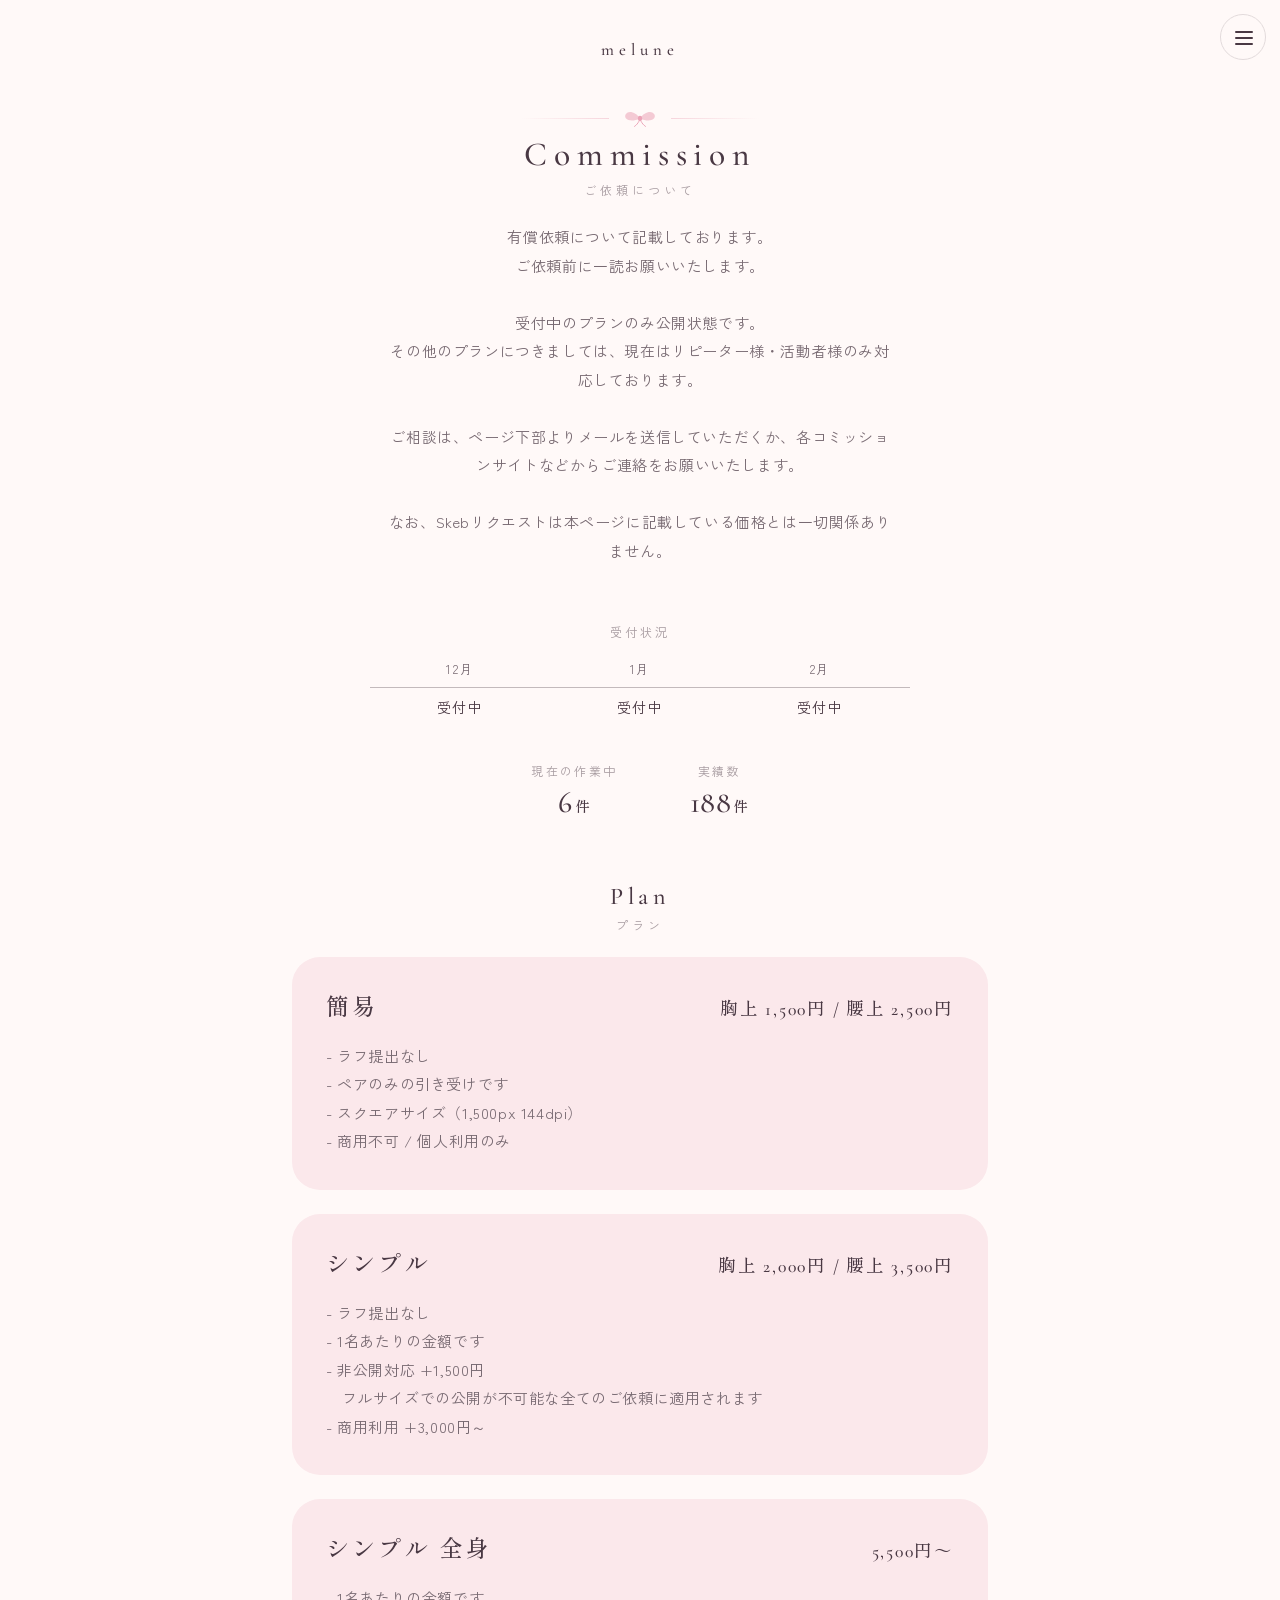
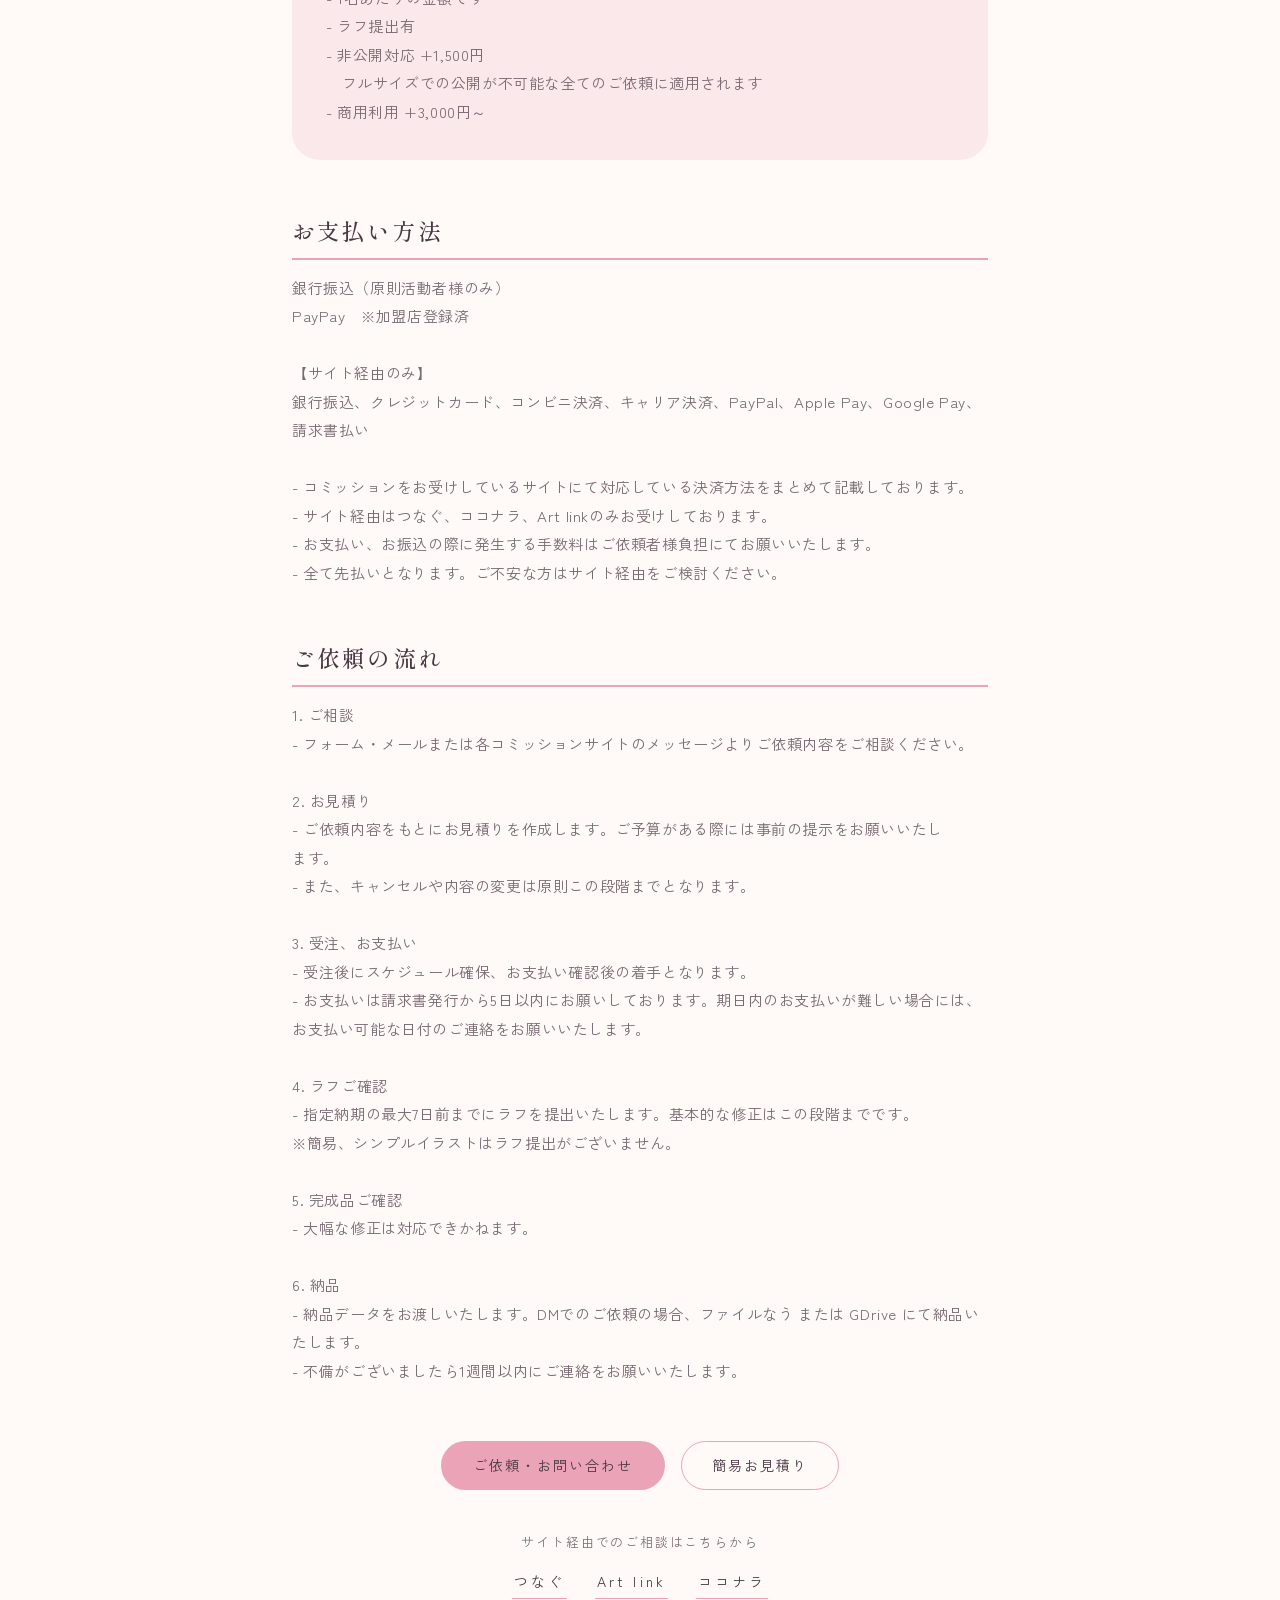
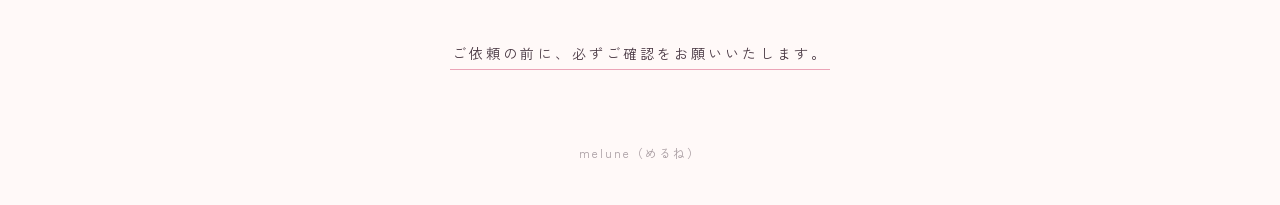
==== commit 1cdde63e: "Add files via upload" ====
--- a/commission/index.html
+++ b/commission/index.html
@@ -7,7 +7,7 @@
 <meta name="description" content="melune のイラストのご依頼について。">
 <meta name="theme-color" content="#FFF9F8">
 <meta name="robots" content="noai, noimageai">
-<link rel="icon" type="image/png" href="[data-uri]">
+<link rel="icon" href="../favicon.svg" type="image/svg+xml">
 <link rel="preconnect" href="https://fonts.googleapis.com">
 <link rel="preconnect" href="https://fonts.gstatic.com" crossorigin>
 <link rel="stylesheet" href="https://fonts.googleapis.com/css2?family=Zen+Kaku+Gothic+New:wght@300;400;500;700&amp;family=Zen+Maru+Gothic:wght@300;400;500;700&amp;family=Shippori+Mincho:wght@400;500;700&amp;family=Cormorant+Garamond:ital,wght@0,300;0,400;0,500;0,700;1,300;1,400;1,500;1,700&amp;family=Dancing+Script:wght@400;500;700&amp;family=Yomogi&amp;family=DotGothic16&amp;display=swap">
--- a/assets/style.css
+++ b/assets/style.css
@@ -1,3 +1,4 @@
+/* melune portfolio — site styles */
 html,body{margin:0;padding:0}
 body{background:#FFF9F8;color-scheme:light}
 img{max-width:100%}
@@ -286,3 +287,5 @@
 .site .cm-sites{margin-top:clamp(28px,5vw,40px);text-align:center}.site .cm-sl2{font-size:13px;letter-spacing:.14em;opacity:.7;margin:0 0 14px}.site .cm-sk{display:flex;flex-wrap:wrap;justify-content:center;gap:14px 28px;margin:0}
 
 .site .cm-gl{text-align:center;margin:clamp(28px,5vw,40px) 0 0}
+
+.site .cm-btns{display:flex;flex-wrap:wrap;justify-content:center;gap:14px 16px}.site .btn.btn-sub{background:transparent;border:1px solid var(--accent);color:var(--ink);padding:10px 30px}.site .btn.btn-sub:hover{background:color-mix(in srgb,var(--accent) 22%,transparent)}
